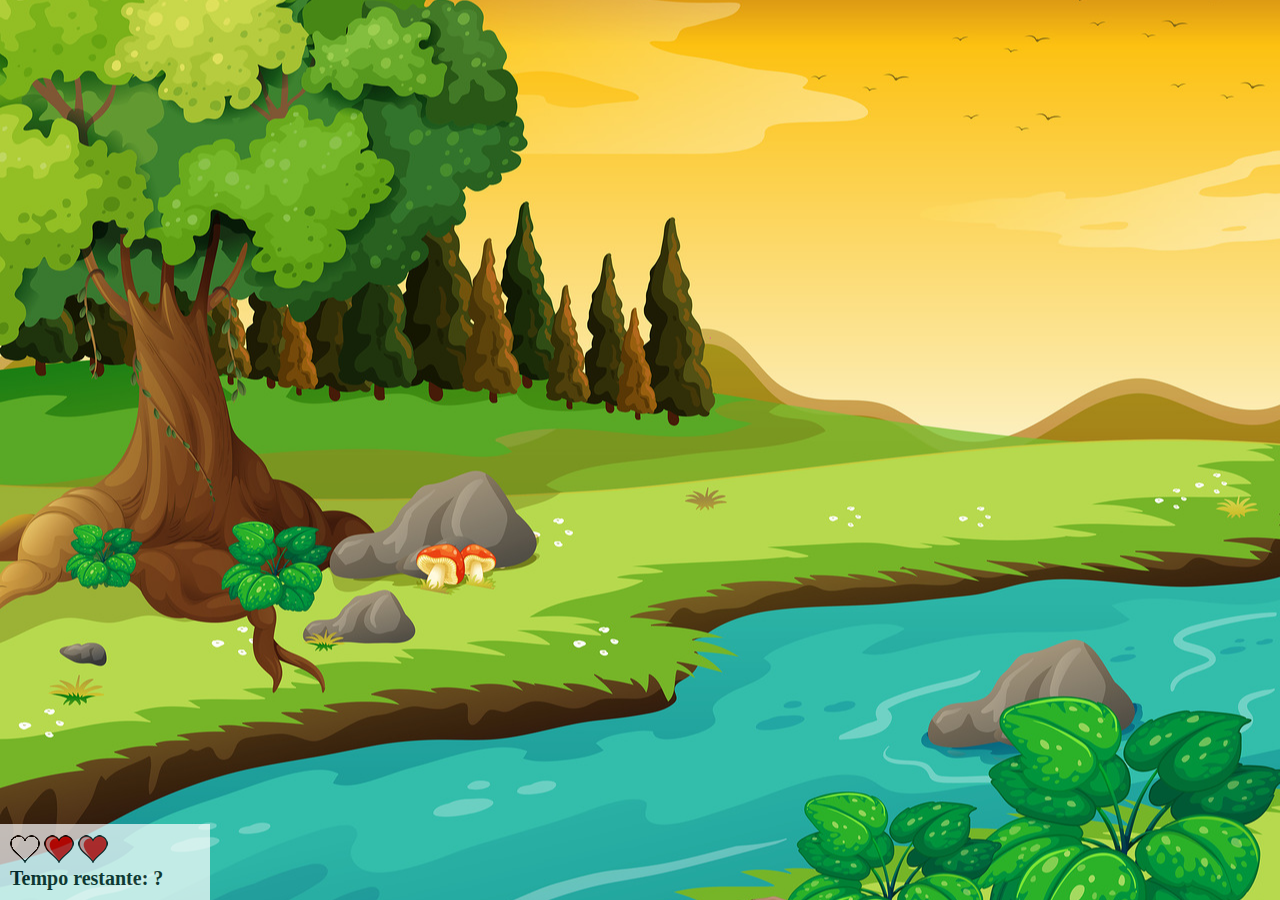
==== index.html @ bb8d35f1 "Nome do file principal" ====
<!DOCTYPE html>
<html>

<head>
    <meta charset="utf-8">
    <title>MataMosquito</title>
    <link rel="stylesheet" href="css/style.css" />
    <script src="js/jogo.js"></script>
</head>

<body onresize="ajustaTamanhoPalcoJogo()">

    <div class="painel">
        <div class="vidas">
            <img src="images/coracao_vazio.png" >
            <img src="images/coracao_cheio.png" >
            <img src="images/coracao_cheio.png" >
        </div>

        <div class="cronometro">
            Tempo restante: ?
        </div>
    </div>

    <script>        
        setInterval(function () {
            posicaoRandomica()
        }, 900)
    </script>

</body>

</html>
---- css/style.css ----
body{
    background: url(../images/bg.jpg) no-repeat center center fixed;
    background-size: cover;
}
.mosquito1{
    width: 50px;
    height: 50px;
}

.mosquito2{
    width: 70px;
    height: 70px;
}

.mosquito3{
    width: 90px;
    height: 90px;
}

.ladoA{
    transform: scaleX(1);
}

.ladoB{
    transform: scaleX(-1);
}

.painel{
    position: absolute;
    width: 190px;
    padding: 10px;
    left: 0px;
    bottom: 0px;
    border-top: solid 1px #fff;
    background-color: #fff;
    opacity: 0.7
}

.vidas{
    float: left;
}

.cronometro{
    float: left;
    font-size: 20px;
    font-weight: bold;
}
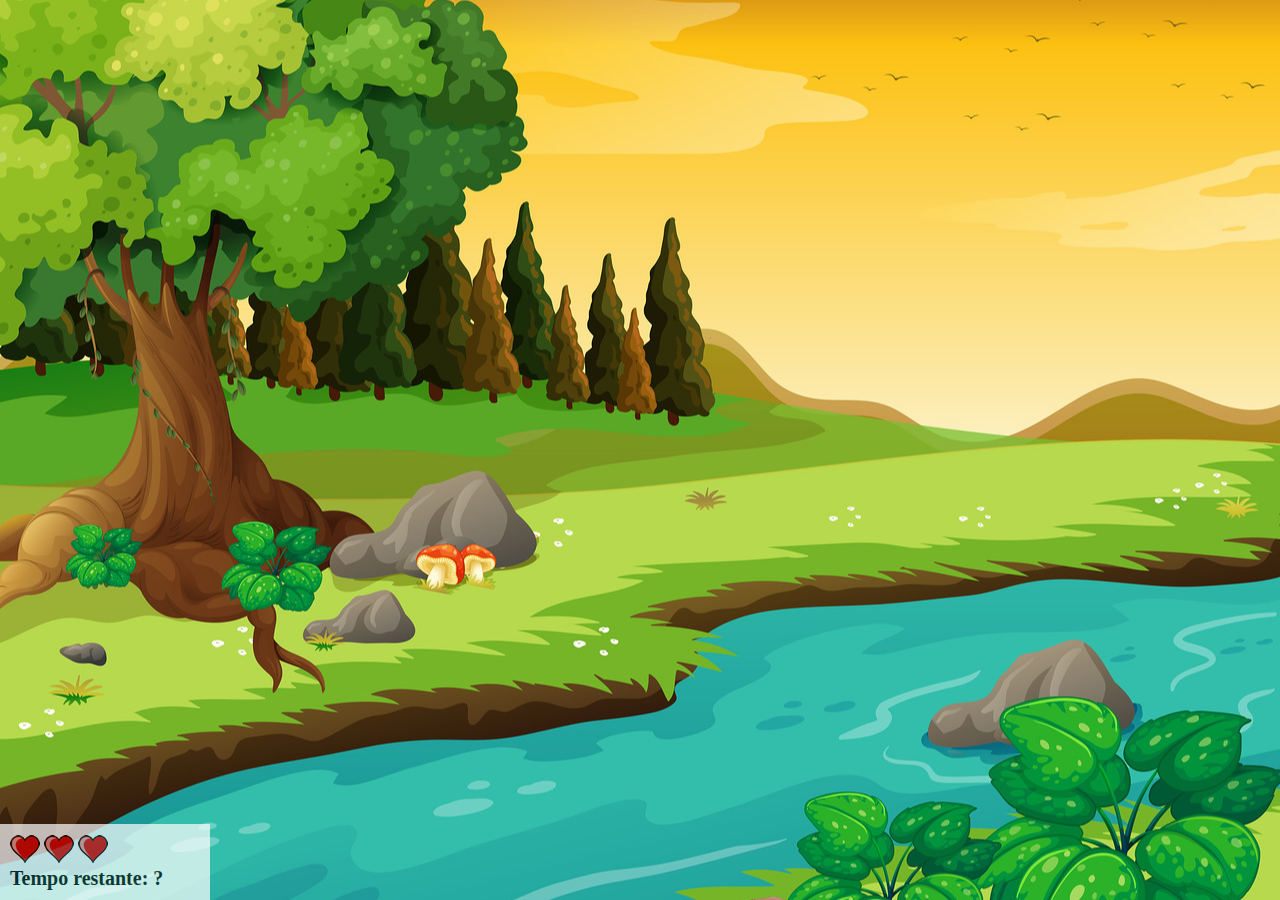
==== commit ac8d421a: "Controlando os pontos de vida" ====
--- a/index.html
+++ b/index.html
@@ -12,9 +12,9 @@
 
     <div class="painel">
         <div class="vidas">
-            <img src="images/coracao_vazio.png" >
-            <img src="images/coracao_cheio.png" >
-            <img src="images/coracao_cheio.png" >
+            <img id="v1" src="images/coracao_cheio.png" >
+            <img id="v2" src="images/coracao_cheio.png" >
+            <img id="v3" src="images/coracao_cheio.png" >
         </div>
 
         <div class="cronometro">
@@ -25,7 +25,7 @@
     <script>        
         setInterval(function () {
             posicaoRandomica()
-        }, 900)
+        }, 2000)
     </script>
 
 </body>
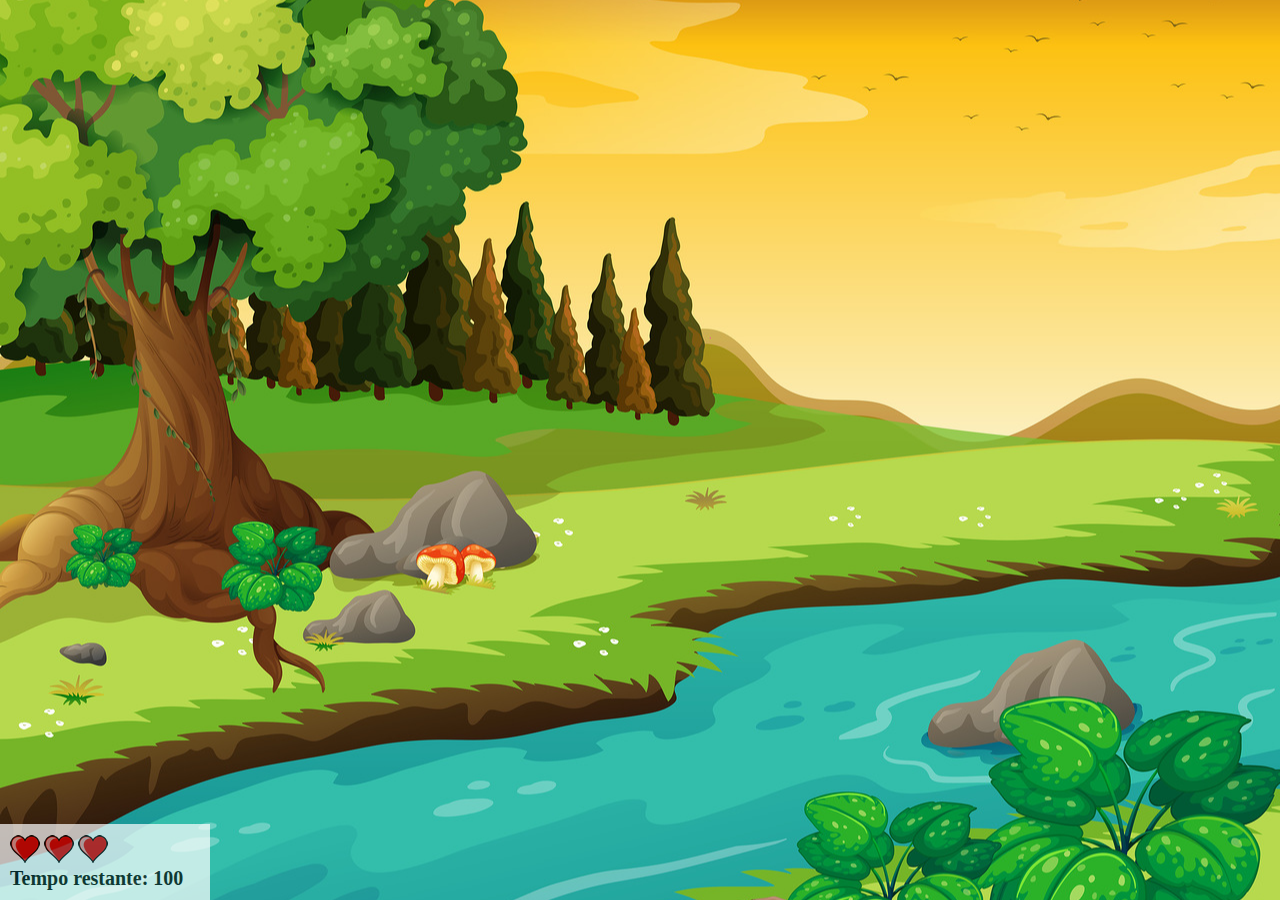
==== commit bb4c4b3b: "Vitória" ====
--- a/index.html
+++ b/index.html
@@ -18,14 +18,15 @@
         </div>
 
         <div class="cronometro">
-            Tempo restante: ?
+            Tempo restante: <span id="cronometro"></span>
         </div>
     </div>
 
-    <script>        
-        setInterval(function () {
+    <script>
+       document.getElementById('cronometro').innerHTML = tempo 
+       var criaMosca =  setInterval(function () {
             posicaoRandomica()
-        }, 2000)
+        }, 1000)
     </script>
 
 </body>
--- a/css/style.css
+++ b/css/style.css
@@ -44,4 +44,4 @@
     float: left;
     font-size: 20px;
     font-weight: bold;
-}+}
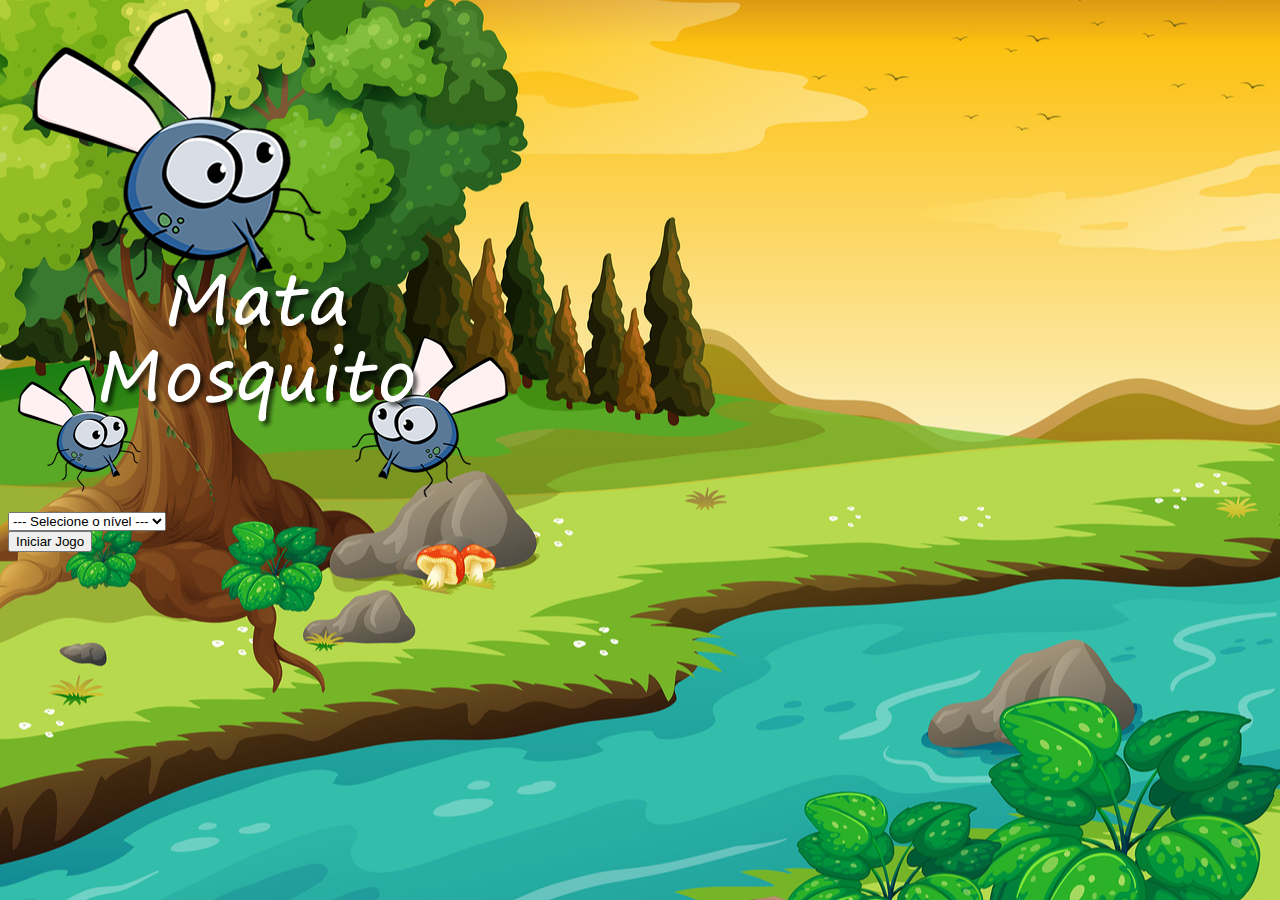
==== commit e24f9761: "Tela inicial" ====
--- a/index.html
+++ b/index.html
@@ -3,32 +3,58 @@
 
 <head>
     <meta charset="utf-8">
-    <title>MataMosquito</title>
+    <title>Start</title>
+    <!-- CSS only -->
+    <link href="https://cdn.jsdelivr.net/npm/bootstrap@5.0.2/dist/css/bootstrap.min.css" rel="stylesheet"
+        integrity="sha384-EVSTQN3/azprG1Anm3QDgpJLIm9Nao0Yz1ztcQTwFspd3yD65VohhpuuCOmLASjC" crossorigin="anonymous">
     <link rel="stylesheet" href="css/style.css" />
-    <script src="js/jogo.js"></script>
+    <script>
+        function iniciarJogo() {
+            var nivel = document.getElementById('nivel').value
+
+            if (nivel === '') {
+                alert('Selecione um nível para iniciar o jogo')
+                return false
+            }
+
+            alert(nivel)
+        }
+    </script>
 </head>
 
-<body onresize="ajustaTamanhoPalcoJogo()">
-
-    <div class="painel">
-        <div class="vidas">
-            <img id="v1" src="images/coracao_cheio.png" >
-            <img id="v2" src="images/coracao_cheio.png" >
-            <img id="v3" src="images/coracao_cheio.png" >
+<body>
+    <div class="container">
+        <div class="row">
+            <div class="col">
+                <div class="d-flex justify-content-center">
+                    <img src="images/game.png">
+                </div>
+            </div>
         </div>
 
-        <div class="cronometro">
-            Tempo restante: <span id="cronometro"></span>
+        <div class="row">
+            <div class="col">
+                <div class="d-flex justify-content-center">
+                    <div class="mb-2">
+                        <select id="nivel" class="form-control">
+                            <option value=""> --- Selecione o nível ---</option>
+                            <option value="normal">Ursinhos carinhosos</option>
+                            <option value="dificil">Modo Kratos</option>
+                            <option value="extremo">Jackie Chan</option>
+                        </select>
+                    </div>
+                </div>
+            </div>
+        </div>
+
+        <div class="row">
+            <div class="col">
+                <div class="d-flex justify-content-center">
+                    <button type="button" class="btn btn-danger btn-lg" onclick="iniciarJogo()">Iniciar Jogo</button>
+                </div>
+            </div>
         </div>
     </div>
-
-    <script>
-       document.getElementById('cronometro').innerHTML = tempo 
-       var criaMosca =  setInterval(function () {
-            posicaoRandomica()
-        }, 1000)
-    </script>
-
 </body>
 
 </html>